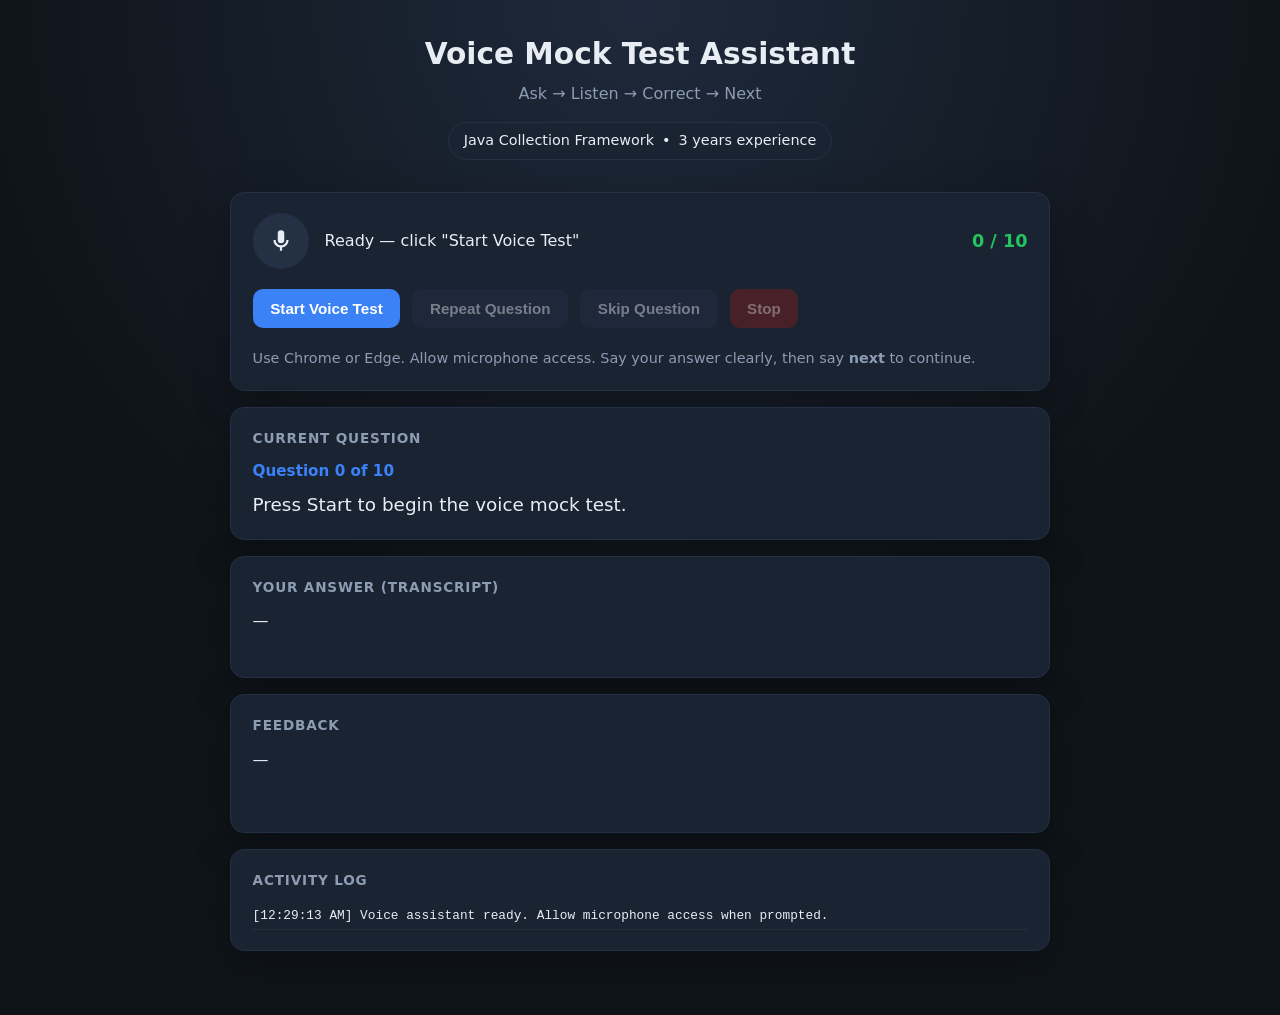
==== voice-mock-test/index.html @ 1c153a7a "Add voice mock test assistant for Java Collection Framework Build an interactive browser-based quiz " ====
<!DOCTYPE html>
<html lang="en">
  <head>
    <meta charset="UTF-8" />
    <meta name="viewport" content="width=device-width, initial-scale=1.0" />
    <title>Voice Mock Test — Java Collection Framework</title>
    <link rel="stylesheet" href="style.css" />
  </head>
  <body>
    <div class="container">
      <header>
        <h1>Voice Mock Test Assistant</h1>
        <p class="subtitle">Ask → Listen → Correct → Next</p>
        <div class="topic-badge">
          <span id="topicTitle">Java Collection Framework</span>
          <span>•</span>
          <span id="topicLevel">3 years experience</span>
        </div>
      </header>

      <section class="card">
        <div class="status-row">
          <div class="mic-indicator" id="micIndicator" aria-hidden="true">
            <svg viewBox="0 0 24 24" xmlns="http://www.w3.org/2000/svg">
              <path
                d="M12 14a3 3 0 0 0 3-3V5a3 3 0 1 0-6 0v6a3 3 0 0 0 3 3zm5-3a5 5 0 0 1-10 0H5a7 7 0 0 0 6 6.92V21h2v-3.08A7 7 0 0 0 19 11h-2z"
              />
            </svg>
          </div>
          <p id="status">Ready — click "Start Voice Test"</p>
          <div class="score" id="score">0 / 10</div>
        </div>

        <div class="controls">
          <button class="btn-primary" id="startBtn">Start Voice Test</button>
          <button class="btn-secondary" id="repeatBtn" disabled>Repeat Question</button>
          <button class="btn-secondary" id="skipBtn" disabled>Skip Question</button>
          <button class="btn-danger" id="stopBtn" disabled>Stop</button>
        </div>

        <p class="hint">
          Use Chrome or Edge. Allow microphone access. Say your answer clearly, then say
          <strong>next</strong> to continue.
        </p>
      </section>

      <section class="card">
        <h2>Current Question</h2>
        <div class="question-meta" id="questionNum">Question 0 of 10</div>
        <p class="question-text" id="questionText">Press Start to begin the voice mock test.</p>
      </section>

      <section class="card">
        <h2>Your Answer (transcript)</h2>
        <div class="answer-box" id="transcript">—</div>
      </section>

      <section class="card">
        <h2>Feedback</h2>
        <div class="feedback-box" id="feedback">—</div>
      </section>

      <section class="card">
        <h2>Activity Log</h2>
        <div class="log" id="log"></div>
      </section>
    </div>

    <script src="questions.js"></script>
    <script src="app.js"></script>
  </body>
</html>
---- voice-mock-test/style.css ----
:root {
  --bg: #0f1419;
  --surface: #1a2332;
  --surface-2: #243044;
  --text: #e8edf4;
  --muted: #8b9cb3;
  --accent: #3b82f6;
  --accent-glow: rgba(59, 130, 246, 0.35);
  --success: #22c55e;
  --warn: #f59e0b;
  --error: #ef4444;
  --radius: 14px;
}

* {
  box-sizing: border-box;
}

body {
  margin: 0;
  min-height: 100vh;
  font-family: "Segoe UI", system-ui, -apple-system, sans-serif;
  background: radial-gradient(circle at top, #1e293b 0%, var(--bg) 55%);
  color: var(--text);
  line-height: 1.5;
}

.container {
  max-width: 860px;
  margin: 0 auto;
  padding: 2rem 1.25rem 3rem;
}

header {
  text-align: center;
  margin-bottom: 2rem;
}

header h1 {
  margin: 0 0 0.35rem;
  font-size: 1.85rem;
  font-weight: 700;
}

.subtitle {
  color: var(--muted);
  margin: 0;
}

.topic-badge {
  display: inline-flex;
  gap: 0.5rem;
  margin-top: 1rem;
  padding: 0.45rem 0.9rem;
  border-radius: 999px;
  background: var(--surface);
  border: 1px solid var(--surface-2);
  font-size: 0.9rem;
}

.card {
  background: var(--surface);
  border: 1px solid var(--surface-2);
  border-radius: var(--radius);
  padding: 1.25rem 1.35rem;
  margin-bottom: 1rem;
  box-shadow: 0 12px 40px rgba(0, 0, 0, 0.25);
}

.card h2 {
  margin: 0 0 0.75rem;
  font-size: 0.85rem;
  text-transform: uppercase;
  letter-spacing: 0.06em;
  color: var(--muted);
}

.question-meta {
  font-size: 0.95rem;
  color: var(--accent);
  font-weight: 600;
  margin-bottom: 0.5rem;
}

.question-text {
  font-size: 1.15rem;
  margin: 0;
}

.status-row {
  display: flex;
  align-items: center;
  gap: 1rem;
  flex-wrap: wrap;
}

.mic-indicator {
  width: 56px;
  height: 56px;
  border-radius: 50%;
  display: grid;
  place-items: center;
  background: var(--surface-2);
  border: 2px solid transparent;
  transition: all 0.25s ease;
  flex-shrink: 0;
}

.mic-indicator.active {
  border-color: var(--accent);
  box-shadow: 0 0 0 6px var(--accent-glow);
  animation: pulse 1.2s infinite;
}

.mic-indicator svg {
  width: 26px;
  height: 26px;
  fill: var(--text);
}

@keyframes pulse {
  0%,
  100% {
    transform: scale(1);
  }
  50% {
    transform: scale(1.05);
  }
}

#status {
  margin: 0;
  font-size: 1rem;
}

.score {
  margin-left: auto;
  font-weight: 700;
  font-size: 1.1rem;
  color: var(--success);
}

.controls {
  display: flex;
  gap: 0.75rem;
  flex-wrap: wrap;
  margin: 1.25rem 0;
}

button {
  border: none;
  border-radius: 10px;
  padding: 0.7rem 1.1rem;
  font-size: 0.95rem;
  font-weight: 600;
  cursor: pointer;
  transition: transform 0.15s ease, opacity 0.15s ease;
}

button:disabled {
  opacity: 0.45;
  cursor: not-allowed;
}

button:not(:disabled):hover {
  transform: translateY(-1px);
}

.btn-primary {
  background: var(--accent);
  color: white;
}

.btn-secondary {
  background: var(--surface-2);
  color: var(--text);
}

.btn-danger {
  background: #7f1d1d;
  color: #fecaca;
}

.answer-box {
  min-height: 3rem;
  white-space: pre-wrap;
}

.feedback-box {
  min-height: 4rem;
  white-space: pre-wrap;
  color: #dbeafe;
}

.hint {
  color: var(--muted);
  font-size: 0.9rem;
  margin: 0;
}

.log {
  max-height: 180px;
  overflow-y: auto;
  font-family: ui-monospace, SFMono-Regular, Menlo, monospace;
  font-size: 0.8rem;
}

.log-entry {
  padding: 0.25rem 0;
  border-bottom: 1px solid rgba(255, 255, 255, 0.05);
}

.log-success {
  color: #86efac;
}

.log-warn {
  color: #fcd34d;
}

.log-error {
  color: #fca5a5;
}

.log-user {
  color: #93c5fd;
}

@media (max-width: 600px) {
  .score {
    margin-left: 0;
    width: 100%;
  }
}
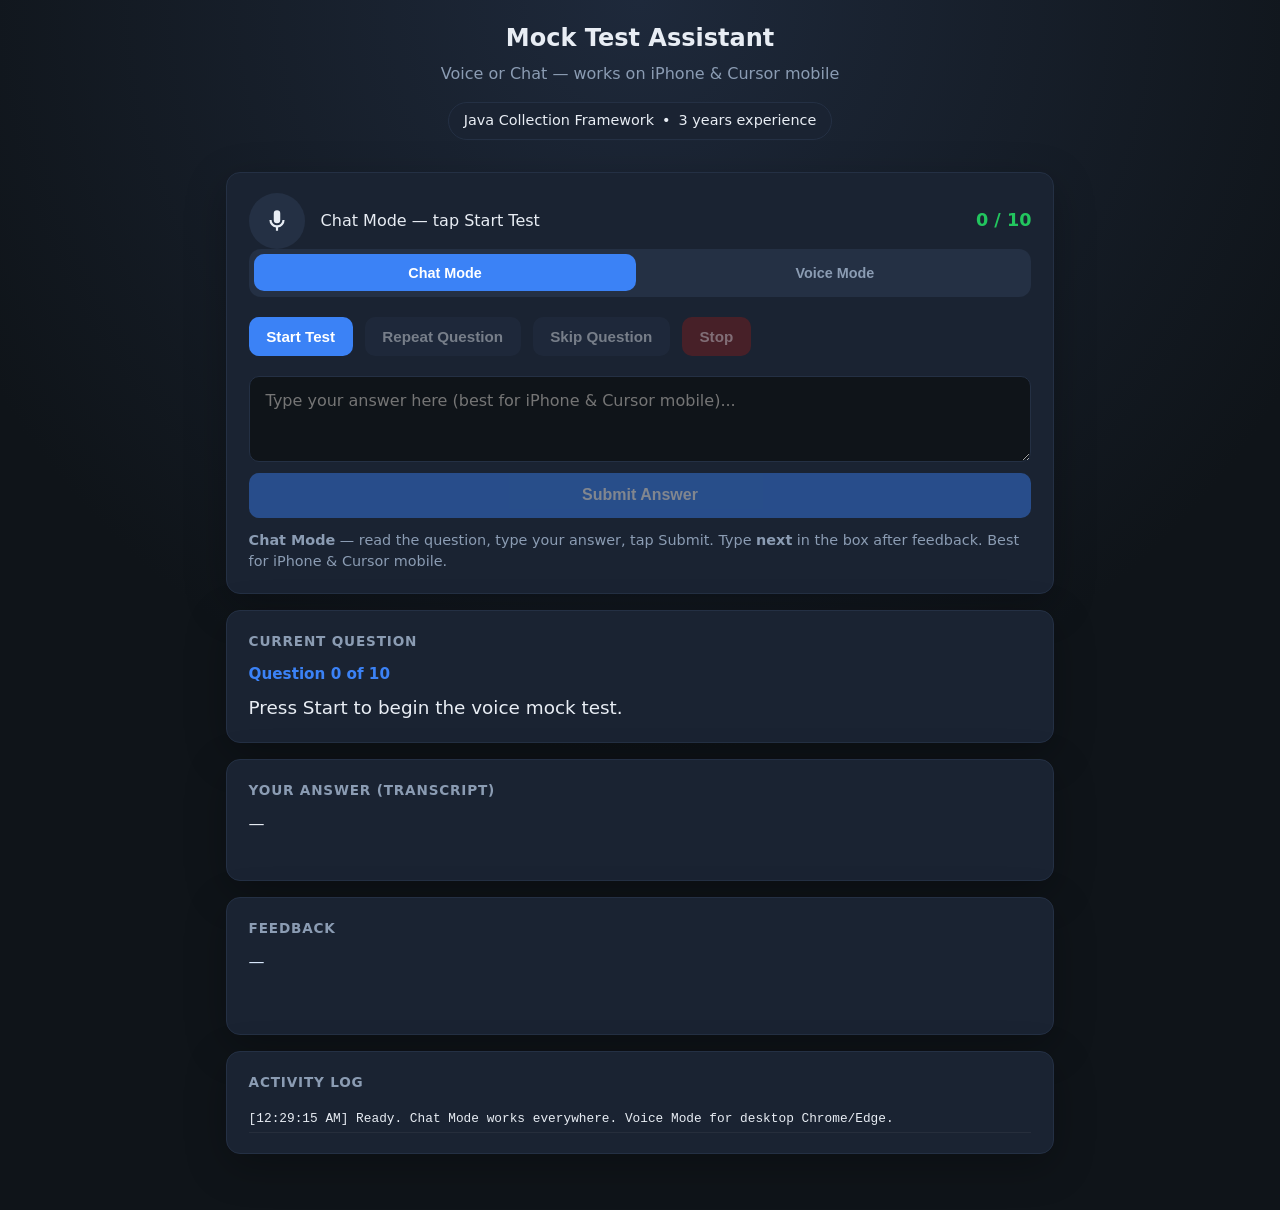
==== commit e48739e7: "Add iPhone chat mode and Cursor mock-test agent rule - Chat Mode: type answers on iPhone and Cursor " ====
--- a/voice-mock-test/index.html
+++ b/voice-mock-test/index.html
@@ -2,15 +2,23 @@
 <html lang="en">
   <head>
     <meta charset="UTF-8" />
-    <meta name="viewport" content="width=device-width, initial-scale=1.0" />
-    <title>Voice Mock Test — Java Collection Framework</title>
+    <meta
+      name="viewport"
+      content="width=device-width, initial-scale=1.0, maximum-scale=1.0, user-scalable=no, viewport-fit=cover"
+    />
+    <meta name="apple-mobile-web-app-capable" content="yes" />
+    <meta name="apple-mobile-web-app-status-bar-style" content="black-translucent" />
+    <meta name="theme-color" content="#0f1419" />
+    <title>Mock Test — Java Collection Framework</title>
+    <link rel="manifest" href="manifest.json" />
+    <link rel="apple-touch-icon" href="icon.svg" />
     <link rel="stylesheet" href="style.css" />
   </head>
   <body>
     <div class="container">
       <header>
-        <h1>Voice Mock Test Assistant</h1>
-        <p class="subtitle">Ask → Listen → Correct → Next</p>
+        <h1>Mock Test Assistant</h1>
+        <p class="subtitle">Voice or Chat — works on iPhone &amp; Cursor mobile</p>
         <div class="topic-badge">
           <span id="topicTitle">Java Collection Framework</span>
           <span>•</span>
@@ -31,16 +39,31 @@
           <div class="score" id="score">0 / 10</div>
         </div>
 
+        <div class="mode-toggle" role="group" aria-label="Test mode">
+          <button class="mode-btn active" id="chatModeBtn" data-mode="chat">Chat Mode</button>
+          <button class="mode-btn" id="voiceModeBtn" data-mode="voice">Voice Mode</button>
+        </div>
+
         <div class="controls">
-          <button class="btn-primary" id="startBtn">Start Voice Test</button>
+          <button class="btn-primary" id="startBtn">Start Test</button>
           <button class="btn-secondary" id="repeatBtn" disabled>Repeat Question</button>
           <button class="btn-secondary" id="skipBtn" disabled>Skip Question</button>
           <button class="btn-danger" id="stopBtn" disabled>Stop</button>
         </div>
 
-        <p class="hint">
-          Use Chrome or Edge. Allow microphone access. Say your answer clearly, then say
-          <strong>next</strong> to continue.
+        <div class="answer-input-row" id="answerInputRow">
+          <textarea
+            id="answerInput"
+            rows="3"
+            placeholder="Type your answer here (best for iPhone &amp; Cursor mobile)..."
+            enterkeyhint="send"
+          ></textarea>
+          <button class="btn-primary" id="submitAnswerBtn" disabled>Submit Answer</button>
+        </div>
+
+        <p class="hint" id="modeHint">
+          <strong>Chat Mode</strong> — read the question, type your answer, tap Submit. Say or type
+          <strong>next</strong> after feedback. Best for iPhone and Cursor mobile app.
         </p>
       </section>
 
--- a/voice-mock-test/style.css
+++ b/voice-mock-test/style.css
@@ -28,7 +28,8 @@
 .container {
   max-width: 860px;
   margin: 0 auto;
-  padding: 2rem 1.25rem 3rem;
+  padding: 1.25rem 1rem 2.5rem;
+  padding-bottom: calc(2.5rem + env(safe-area-inset-bottom));
 }
 
 header {
@@ -38,7 +39,7 @@
 
 header h1 {
   margin: 0 0 0.35rem;
-  font-size: 1.85rem;
+  font-size: 1.5rem;
   font-weight: 700;
 }
 
@@ -140,11 +141,69 @@
   color: var(--success);
 }
 
+.mode-toggle {
+  display: flex;
+  gap: 0.5rem;
+  margin-bottom: 1rem;
+  background: var(--surface-2);
+  padding: 0.35rem;
+  border-radius: 12px;
+}
+
+.mode-btn {
+  flex: 1;
+  background: transparent;
+  color: var(--muted);
+  padding: 0.65rem 0.5rem;
+  font-size: 0.9rem;
+}
+
+.mode-btn.active {
+  background: var(--accent);
+  color: white;
+}
+
+.mode-btn:disabled {
+  opacity: 0.35;
+}
+
 .controls {
   display: flex;
   gap: 0.75rem;
   flex-wrap: wrap;
   margin: 1.25rem 0;
+}
+
+.answer-input-row {
+  display: flex;
+  flex-direction: column;
+  gap: 0.65rem;
+  margin-bottom: 0.75rem;
+}
+
+#answerInput {
+  width: 100%;
+  border: 1px solid var(--surface-2);
+  border-radius: 10px;
+  padding: 0.85rem 1rem;
+  font-size: 1rem;
+  font-family: inherit;
+  background: var(--bg);
+  color: var(--text);
+  resize: vertical;
+  min-height: 80px;
+  -webkit-appearance: none;
+}
+
+#answerInput:focus {
+  outline: 2px solid var(--accent);
+  outline-offset: 1px;
+}
+
+#submitAnswerBtn {
+  width: 100%;
+  padding: 0.85rem;
+  font-size: 1rem;
 }
 
 button {
